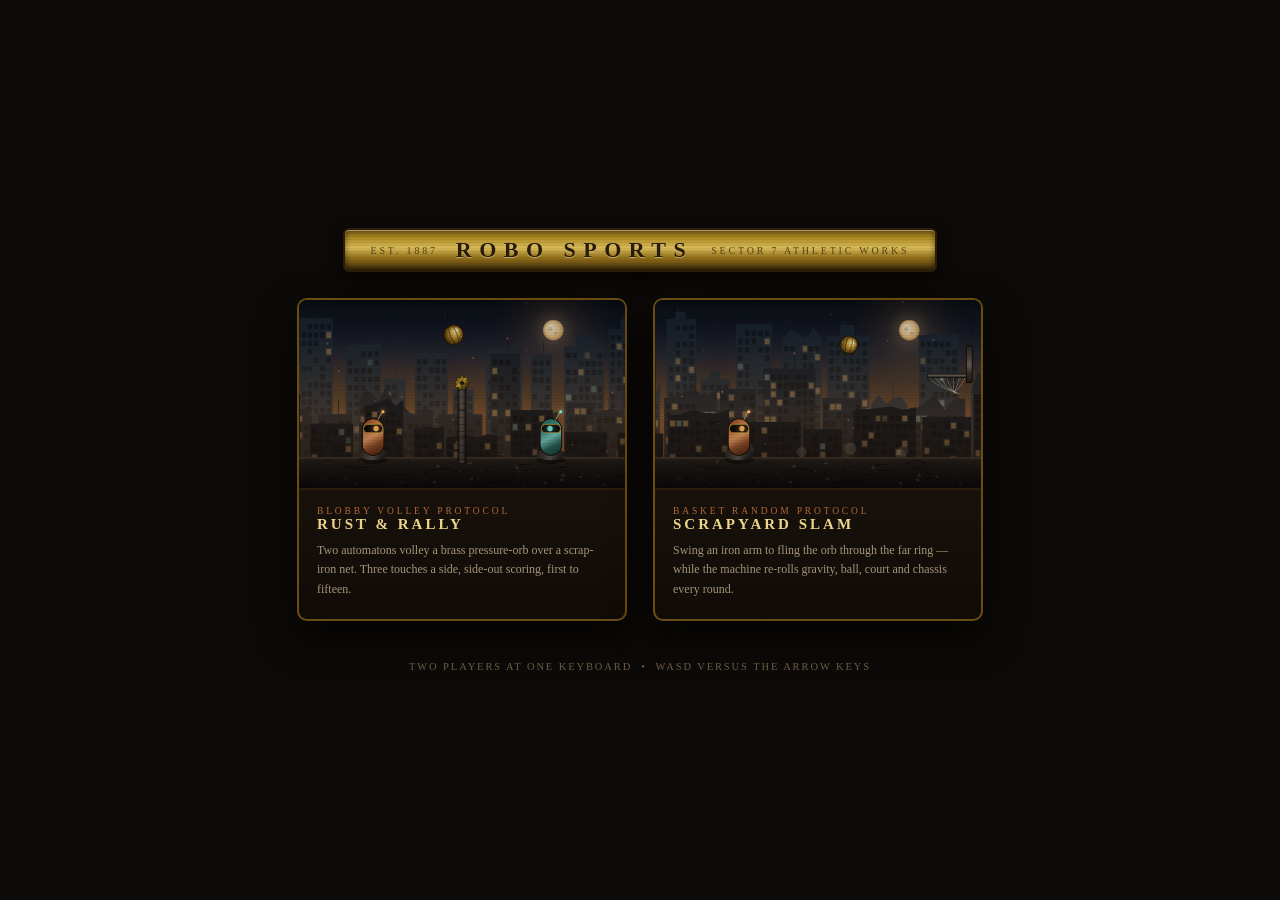
==== index.html @ 326daacc "Robo Sports: two canvas games in a ruined steampunk city Rust & Rally — a Blobby Volley clone whose " ====
<!DOCTYPE html>
<html lang="en">
<head>
<meta charset="utf-8">
<meta name="viewport" content="width=device-width, initial-scale=1">
<title>ROBO SPORTS — Sector 7 Athletic Works</title>
<link rel="stylesheet" href="shared/style.css">
</head>
<body class="page-scroll">

<div class="hub">

  <div class="nameplate">
    <span class="sub">Est. 1887</span>
    <h1>Robo Sports</h1>
    <span class="sub">Sector 7 Athletic Works</span>
  </div>

  <div class="cards">
    <a class="card" href="blobby/index.html">
      <canvas id="pv1" width="660" height="380"></canvas>
      <div class="body">
        <div class="kicker">Blobby Volley Protocol</div>
        <h3>Rust &amp; Rally</h3>
        <p>Two automatons volley a brass pressure-orb over a scrap-iron net.
           Three touches a side, side-out scoring, first to fifteen.</p>
      </div>
    </a>

    <a class="card" href="basket/index.html">
      <canvas id="pv2" width="660" height="380"></canvas>
      <div class="body">
        <div class="kicker">Basket Random Protocol</div>
        <h3>Scrapyard Slam</h3>
        <p>Swing an iron arm to fling the orb through the far ring — while the
           machine re-rolls gravity, ball, court and chassis every round.</p>
      </div>
    </a>
  </div>

  <div class="keyhint">Two players at one keyboard &nbsp;•&nbsp; WASD versus the arrow keys</div>
</div>

<script src="shared/art.js"></script>
<script>
(function () {
  const A = window.Art, TAU = A.TAU;

  function preview(id, seed, draw) {
    const cv = document.getElementById(id);
    const ctx = cv.getContext('2d');
    const W = cv.width, H = cv.height, GY = H - 62;
    const city = new A.CityBackdrop(W, H, GY, seed);
    let t = 0;
    (function loop() {
      t += 1 / 60;
      city.update(1 / 60);
      city.draw(ctx, Math.sin(t * 0.4));
      city.drawGround(ctx);
      draw(ctx, t, W, H, GY);
      const vg = ctx.createLinearGradient(0, 0, 0, H);
      vg.addColorStop(0, 'rgba(0,0,0,.25)');
      vg.addColorStop(0.6, 'rgba(0,0,0,0)');
      vg.addColorStop(1, 'rgba(0,0,0,.5)');
      ctx.fillStyle = vg; ctx.fillRect(0, 0, W, H);
      requestAnimationFrame(loop);
    })();
  }

  function orb(ctx, x, y, r, rot) {
    ctx.save();
    ctx.translate(x, y); ctx.rotate(rot);
    ctx.beginPath(); ctx.arc(0, 0, r, 0, TAU);
    const g = ctx.createRadialGradient(-r * .35, -r * .4, r * .1, 0, 0, r);
    g.addColorStop(0, '#ffeeb8'); g.addColorStop(.35, '#d9b04a');
    g.addColorStop(.72, '#8a6418'); g.addColorStop(1, '#3d2a08');
    ctx.fillStyle = g; ctx.fill();
    ctx.strokeStyle = '#241705'; ctx.lineWidth = 1.6; ctx.stroke();
    ctx.strokeStyle = 'rgba(40,26,6,.55)'; ctx.lineWidth = 2;
    ctx.beginPath(); ctx.ellipse(0, 0, r, r * .34, 0, 0, TAU); ctx.stroke();
    A.rivetRing(ctx, 0, 0, r * .78, 8, 1.6, rot * .5);
    ctx.restore();
  }

  function blob(ctx, x, gy, tint, eyeCol, look) {
    const R = 22, top = gy - 78;
    ctx.save();
    ctx.globalAlpha = .38; ctx.fillStyle = '#000';
    ctx.beginPath(); ctx.ellipse(x, gy + 5, 30, 8, 0, 0, TAU); ctx.fill();
    ctx.restore();
    ctx.save();
    ctx.beginPath(); ctx.ellipse(x, gy - 6, 29, 12, 0, 0, TAU);
    ctx.fillStyle = A.brassGrad(ctx, x - 29, gy - 18, x + 29, gy + 6, 'iron'); ctx.fill();
    A.roundRect(ctx, x - R, top, R * 2, gy - top - 4, R);
    ctx.fillStyle = A.brassGrad(ctx, x - R, top, x + R, gy, tint); ctx.fill();
    ctx.strokeStyle = 'rgba(20,12,4,.9)'; ctx.lineWidth = 2; ctx.stroke();
    A.roundRect(ctx, x - 19, top + 12, 38, 16, 7);
    ctx.fillStyle = '#0a0806'; ctx.fill();
    ctx.beginPath(); ctx.arc(x + look * 6, top + 20, 5.5, 0, TAU);
    ctx.fillStyle = eyeCol; ctx.shadowColor = eyeCol; ctx.shadowBlur = 14; ctx.fill();
    ctx.shadowBlur = 0;
    ctx.strokeStyle = '#8c6f28'; ctx.lineWidth = 2;
    A.roundRect(ctx, x - 19, top + 12, 38, 16, 7); ctx.stroke();
    ctx.strokeStyle = '#9a8250'; ctx.lineWidth = 2;
    ctx.beginPath(); ctx.moveTo(x + 10, top + 2); ctx.quadraticCurveTo(x + 14, top - 8, x + 20, top - 14); ctx.stroke();
    ctx.beginPath(); ctx.arc(x + 20, top - 14, 3, 0, TAU);
    ctx.fillStyle = eyeCol; ctx.shadowColor = eyeCol; ctx.shadowBlur = 10; ctx.fill();
    ctx.restore();
  }

  /* ---- card 1: a rally over the net ---- */
  preview('pv1', 20250725, function (ctx, t, W, H, GY) {
    const netX = W / 2, netTop = GY - 150;
    const k = (t * 0.75) % 2;
    const bx = k < 1 ? 160 + k * (W - 320) : (W - 160) - (k - 1) * (W - 320);
    const by = GY - 60 - Math.sin((k % 1) * Math.PI) * 190;
    A.pipe(ctx, netX, netTop, netX, GY + 12, 15, 'iron');
    ctx.strokeStyle = 'rgba(28,24,20,.85)'; ctx.lineWidth = 1.2;
    for (let i = -1; i <= 1; i++) {
      ctx.beginPath(); ctx.moveTo(netX + i * 9, netTop); ctx.lineTo(netX + i * 9, GY + 8); ctx.stroke();
    }
    for (let y = netTop; y < GY + 8; y += 14) {
      ctx.beginPath(); ctx.moveTo(netX - 10, y); ctx.lineTo(netX + 10, y); ctx.stroke();
    }
    A.gear(ctx, netX, netTop, 15, 9, t * 0.4, null);
    blob(ctx, 150, GY, 'copper', '#ffb45a', bx < netX ? 1 : .3);
    blob(ctx, W - 150, GY, 'verdigris', '#79e6d4', bx > netX ? -1 : -.3);
    orb(ctx, bx, by, 20, t * 2);
  });

  /* ---- card 2: a shot at the ring ---- */
  preview('pv2', 77123, function (ctx, t, W, H, GY) {
    const hy = GY - 165, len = 78;
    // rim on the right
    A.roundRect(ctx, W - 30, hy - 60, 12, 74, 3);
    ctx.fillStyle = A.brassGrad(ctx, W - 30, hy - 60, W - 18, hy + 14, 'iron'); ctx.fill();
    ctx.strokeStyle = '#120d08'; ctx.lineWidth = 2; ctx.stroke();
    ctx.strokeStyle = 'rgba(216,198,160,.5)'; ctx.lineWidth = 1.2;
    for (let i = 0; i <= 6; i++) {
      const x0 = (W - 30) - len * (i / 6);
      ctx.beginPath();
      ctx.moveTo(x0, hy);
      ctx.quadraticCurveTo(x0 + (W - 60 - x0) * .3, hy + 22, (W - 30) - len * .35 * (1 - i / 12), hy + 36);
      ctx.stroke();
    }
    A.pipe(ctx, W - 30, hy, W - 30 - len, hy, 8, null);
    const k = (t * 0.55) % 1;
    const bx = 300 + k * (W - 380);
    const by = GY - 40 - Math.sin(k * Math.PI * 0.92) * 230;
    blob(ctx, 170, GY, 'copper', '#ffb45a', 1);
    orb(ctx, bx, by, 18, t * 3);
  });
})();
</script>
</body>
</html>
---- shared/style.css ----
/* ============================================================
   ROBO SPORTS — shared steampunk chrome
   Brass, rivets, smoked glass and oil-stained leather.
   ============================================================ */

:root {
  --brass:        #c9a227;
  --brass-light:  #f0d98a;
  --brass-dark:   #6d4f11;
  --copper:       #b4693a;
  --copper-light: #e69b62;
  --verdigris:    #4fb3a5;
  --iron:         #2b2724;
  --iron-light:   #46403a;
  --leather:      #1a120c;
  --smoke:        #0d0b09;
  --glow:         #ffc85e;
  --ink:          #efe0c0;
  --ink-dim:      #a8977a;
  --serif:        "Cinzel", "Bookman Old Style", Georgia, "Times New Roman", serif;
  --mono:         "Courier New", Courier, monospace;
}

* { box-sizing: border-box; }

html, body {
  margin: 0;
  padding: 0;
  height: 100%;
  background: var(--smoke);
  color: var(--ink);
  font-family: var(--serif);
  overflow: hidden;
  -webkit-font-smoothing: antialiased;
}

body.page-scroll { overflow: auto; }

/* --- oil-stained backdrop behind everything ---------------- */
body::before {
  content: "";
  position: fixed;
  inset: 0;
  background:
    radial-gradient(ellipse at 50% 18%, #3a2d20 0%, #170f0a 55%, #080605 100%);
  z-index: -2;
}
/* soot / grain */
body::after {
  content: "";
  position: fixed;
  inset: 0;
  pointer-events: none;
  opacity: .16;
  z-index: 100;
  background-image:
    repeating-linear-gradient(0deg, rgba(0,0,0,.35) 0 1px, transparent 1px 3px);
  mix-blend-mode: multiply;
}

/* ============================================================
   Layout
   ============================================================ */

.machine {
  height: 100%;
  display: flex;
  flex-direction: column;
  align-items: center;
  justify-content: center;
  gap: 10px;
  padding: 10px 14px 12px;
}

/* --- title plate ------------------------------------------- */
.nameplate {
  position: relative;
  display: flex;
  align-items: center;
  gap: 18px;
  padding: 7px 26px;
  border-radius: 6px;
  background:
    linear-gradient(180deg, #6a4f18 0%, #a9861f 18%, #d9bb5a 45%, #8f6d18 70%, #4b350c 100%);
  border: 2px solid #2b1d08;
  box-shadow:
    inset 0 1px 0 rgba(255,240,190,.55),
    inset 0 -2px 6px rgba(0,0,0,.55),
    0 6px 18px rgba(0,0,0,.7);
}
.nameplate h1 {
  margin: 0;
  font-size: clamp(14px, 2.1vw, 22px);
  letter-spacing: .34em;
  text-transform: uppercase;
  color: #2a1c06;
  text-shadow: 0 1px 0 rgba(255,238,190,.5);
  white-space: nowrap;
}
.nameplate .sub {
  font-size: 10px;
  letter-spacing: .28em;
  text-transform: uppercase;
  color: #3d2a09;
  opacity: .8;
  white-space: nowrap;
}

/* --- the screen bezel -------------------------------------- */
.bezel {
  position: relative;
  padding: 14px;
  border-radius: 10px;
  background:
    linear-gradient(150deg, #6b5117 0%, #3d2c0d 25%, #7d5f1b 50%, #33250b 78%, #5d4614 100%);
  border: 2px solid #1c1305;
  box-shadow:
    inset 0 2px 0 rgba(255,235,180,.30),
    inset 0 -3px 10px rgba(0,0,0,.7),
    0 14px 40px rgba(0,0,0,.85);
  line-height: 0;
}
.bezel::before {  /* rivet row */
  content: "";
  position: absolute;
  inset: 6px;
  border-radius: 6px;
  pointer-events: none;
  background-image:
    radial-gradient(circle 3.5px at 8px 8px, #f2dc9a 0 40%, #6a4c10 55%, transparent 70%),
    radial-gradient(circle 3.5px at calc(100% - 8px) 8px, #f2dc9a 0 40%, #6a4c10 55%, transparent 70%),
    radial-gradient(circle 3.5px at 8px calc(100% - 8px), #f2dc9a 0 40%, #6a4c10 55%, transparent 70%),
    radial-gradient(circle 3.5px at calc(100% - 8px) calc(100% - 8px), #f2dc9a 0 40%, #6a4c10 55%, transparent 70%);
  background-repeat: no-repeat;
}

canvas.screen {
  display: block;
  border-radius: 4px;
  border: 2px solid #120c05;
  background: #0a0908;
  box-shadow: inset 0 0 60px rgba(0,0,0,.9);
  image-rendering: auto;
  touch-action: none;
}

/* --- control strip ----------------------------------------- */
.controls {
  display: flex;
  gap: 10px;
  align-items: stretch;
  flex-wrap: wrap;
  justify-content: center;
  max-width: 100%;
}
.ctl-card {
  display: flex;
  align-items: center;
  gap: 10px;
  padding: 5px 14px;
  border-radius: 5px;
  background: linear-gradient(180deg, #241a10, #14100b);
  border: 1px solid #56411a;
  box-shadow: inset 0 1px 0 rgba(255,220,150,.12), 0 3px 8px rgba(0,0,0,.6);
}
.ctl-card .who {
  font-size: 10px;
  letter-spacing: .22em;
  text-transform: uppercase;
  color: var(--ink-dim);
}
.ctl-card .who.p1 { color: var(--copper-light); }
.ctl-card .who.p2 { color: var(--verdigris); }

kbd {
  display: inline-block;
  min-width: 22px;
  padding: 2px 6px;
  margin: 0 1px;
  font-family: var(--mono);
  font-size: 11px;
  font-weight: bold;
  text-align: center;
  color: #241a09;
  border-radius: 4px;
  background: linear-gradient(180deg, #e8d191 0%, #c2a04a 55%, #8f7020 100%);
  border: 1px solid #2b1d07;
  box-shadow: inset 0 1px 0 rgba(255,250,220,.8), 0 2px 0 #3a2a0c, 0 3px 4px rgba(0,0,0,.5);
}
.ctl-card .lbl { font-size: 11px; letter-spacing: .12em; color: var(--ink-dim); text-transform: uppercase; }

/* ============================================================
   Overlays (menu / pause / game over)
   ============================================================ */
.overlay {
  position: absolute;
  inset: 14px;
  display: flex;
  align-items: center;
  justify-content: center;
  border-radius: 4px;
  background: radial-gradient(ellipse at 50% 45%, rgba(20,14,8,.80) 0%, rgba(6,4,3,.94) 75%);
  backdrop-filter: blur(2px);
  z-index: 20;
  line-height: normal;
}
.overlay[hidden] { display: none; }

.panel {
  position: relative;
  min-width: min(520px, 78vw);
  max-width: 78vw;
  padding: 26px 34px 24px;
  text-align: center;
  border-radius: 8px;
  background:
    linear-gradient(180deg, #241a11 0%, #17110b 60%, #100b07 100%);
  border: 2px solid var(--brass-dark);
  box-shadow:
    inset 0 1px 0 rgba(255,225,160,.25),
    inset 0 0 40px rgba(0,0,0,.8),
    0 18px 50px rgba(0,0,0,.85);
}
.panel::before, .panel::after {
  content: "";
  position: absolute;
  left: 14px; right: 14px;
  height: 2px;
  background: linear-gradient(90deg, transparent, var(--brass), transparent);
  opacity: .55;
}
.panel::before { top: 10px; }
.panel::after  { bottom: 10px; }

.panel h2 {
  margin: 6px 0 4px;
  font-size: clamp(20px, 3.4vw, 34px);
  letter-spacing: .22em;
  text-transform: uppercase;
  color: var(--brass-light);
  text-shadow: 0 0 18px rgba(255,190,80,.35), 0 2px 0 #000;
}
.panel p {
  margin: 8px auto 14px;
  max-width: 46ch;
  font-size: 13px;
  line-height: 1.65;
  color: var(--ink-dim);
  letter-spacing: .04em;
}
.panel .tag {
  font-size: 10px;
  letter-spacing: .34em;
  text-transform: uppercase;
  color: var(--copper);
}

.btn-row { display: flex; gap: 12px; justify-content: center; flex-wrap: wrap; margin-top: 6px; }

.btn {
  position: relative;
  cursor: pointer;
  padding: 10px 22px;
  font-family: var(--serif);
  font-size: 12px;
  font-weight: 700;
  letter-spacing: .2em;
  text-transform: uppercase;
  color: #2a1c06;
  border-radius: 5px;
  border: 2px solid #241806;
  background: linear-gradient(180deg, #f2dda0 0%, #cfa93f 40%, #a8821e 62%, #6d5210 100%);
  box-shadow: inset 0 1px 0 rgba(255,252,230,.85), 0 4px 0 #33240a, 0 7px 12px rgba(0,0,0,.6);
  transition: transform .06s ease, box-shadow .06s ease, filter .12s ease;
}
.btn:hover { filter: brightness(1.1); }
.btn:active { transform: translateY(3px); box-shadow: inset 0 1px 0 rgba(255,252,230,.7), 0 1px 0 #33240a, 0 3px 6px rgba(0,0,0,.6); }
.btn.ghost {
  color: var(--brass-light);
  background: linear-gradient(180deg, #2a2015, #16100a);
  border-color: #5b4416;
  box-shadow: inset 0 1px 0 rgba(255,220,150,.16), 0 4px 0 #100b06, 0 7px 12px rgba(0,0,0,.6);
}
.btn[aria-pressed="true"] {
  background: linear-gradient(180deg, #ffe9b0 0%, #e0b74a 45%, #b98d1f 100%);
  color: #1d1304;
  box-shadow: inset 0 0 12px rgba(120,70,0,.5), 0 2px 0 #33240a;
}

/* small toggle groups inside the panel */
.opt-group { display: flex; gap: 8px; justify-content: center; margin: 4px 0 14px; flex-wrap: wrap; }
.opt-group .btn { padding: 7px 14px; font-size: 10.5px; letter-spacing: .16em; }
.opt-label {
  display: block;
  margin: 14px 0 6px;
  font-size: 10px;
  letter-spacing: .3em;
  text-transform: uppercase;
  color: var(--ink-dim);
}

.keyhint { margin-top: 14px; font-size: 10.5px; letter-spacing: .18em; color: #6d5c43; text-transform: uppercase; }

.badge-win { color: var(--glow); text-shadow: 0 0 22px rgba(255,180,60,.6); }

/* ============================================================
   Hub page
   ============================================================ */
.hub { min-height: 100%; display: flex; flex-direction: column; align-items: center; justify-content: center; gap: 26px; padding: 40px 20px; }
.cards { display: flex; gap: 26px; flex-wrap: wrap; justify-content: center; }
.card {
  width: 330px;
  text-decoration: none;
  color: inherit;
  border-radius: 10px;
  overflow: hidden;
  border: 2px solid var(--brass-dark);
  background: linear-gradient(180deg, #241a11, #100b07);
  box-shadow: inset 0 1px 0 rgba(255,225,160,.2), 0 16px 40px rgba(0,0,0,.8);
  transition: transform .16s ease, box-shadow .16s ease, border-color .16s ease;
}
.card:hover { transform: translateY(-6px); border-color: var(--brass); box-shadow: 0 24px 50px rgba(0,0,0,.9), 0 0 30px rgba(255,180,60,.15); }
.card canvas { display: block; width: 100%; height: 190px; background: #0a0908; border-bottom: 2px solid #2b1d08; }
.card .body { padding: 16px 18px 20px; }
.card h3 { margin: 0 0 6px; font-size: 15px; letter-spacing: .2em; text-transform: uppercase; color: var(--brass-light); }
.card .kicker { font-size: 9.5px; letter-spacing: .3em; text-transform: uppercase; color: var(--copper); }
.card p { margin: 8px 0 0; font-size: 12px; line-height: 1.6; color: var(--ink-dim); }
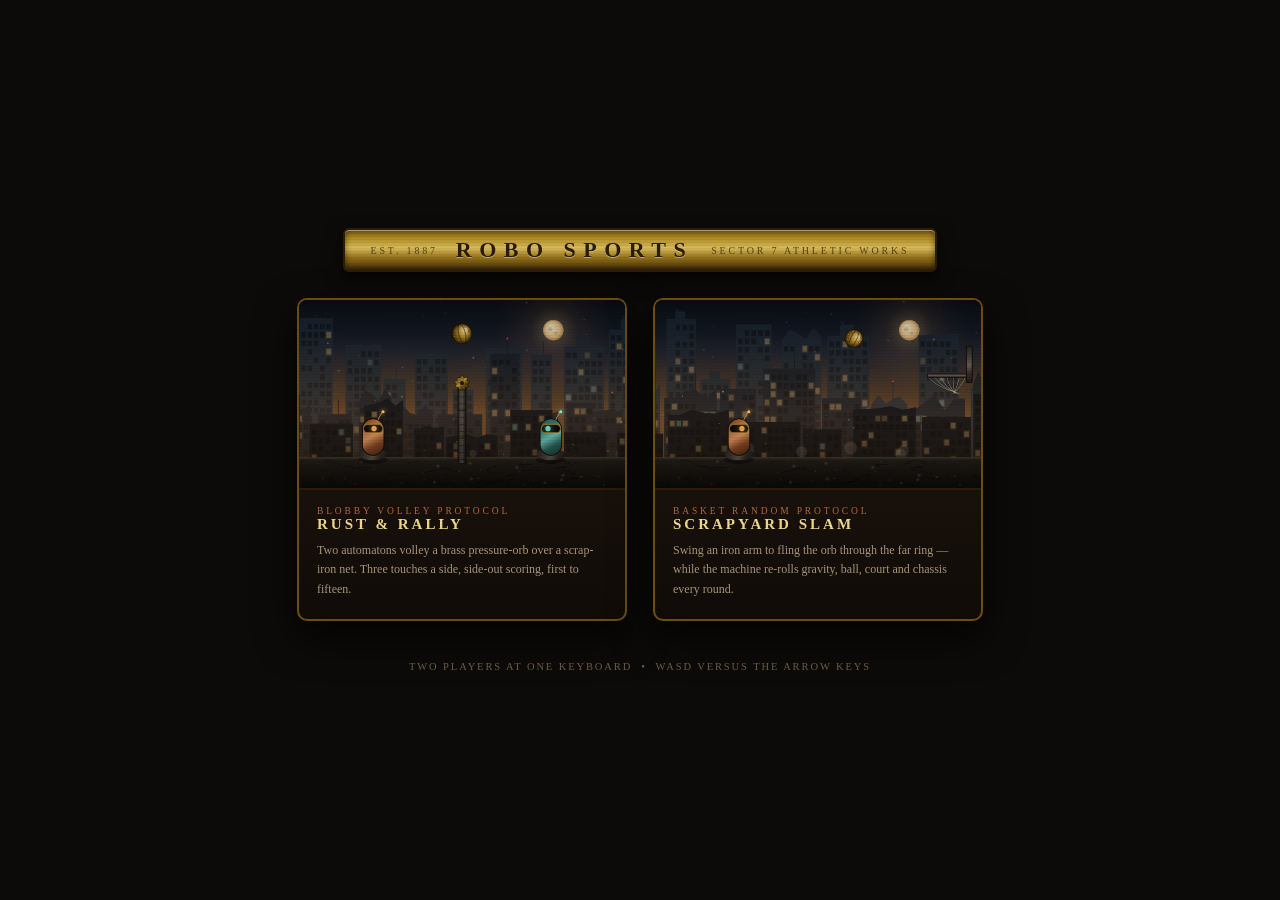
==== commit b1b334fe: "Add an inline SVG favicon to all three pages The brass orb, the one object both games share. Inline " ====
--- a/index.html
+++ b/index.html
@@ -4,6 +4,9 @@
 <meta charset="utf-8">
 <meta name="viewport" content="width=device-width, initial-scale=1">
 <title>ROBO SPORTS — Sector 7 Athletic Works</title>
+<!-- Favicon: the brass orb, inline SVG. No image file anywhere in this
+     project (see CLAUDE.md) — a data URI fetches nothing. -->
+<link rel="icon" href="data:image/svg+xml,%3Csvg%20xmlns='http://www.w3.org/2000/svg'%20viewBox='0%200%2032%2032'%3E%3CradialGradient%20id='o'%20cx='.34'%20cy='.3'%20r='.8'%3E%3Cstop%20offset='0'%20stop-color='%23ffeeb8'/%3E%3Cstop%20offset='.45'%20stop-color='%23c99f3d'/%3E%3Cstop%20offset='1'%20stop-color='%233d2a08'/%3E%3C/radialGradient%3E%3Ccircle%20cx='16'%20cy='16'%20r='14.3'%20fill='url(%23o)'%20stroke='%23241705'%20stroke-width='2.4'/%3E%3Cellipse%20cx='16'%20cy='16'%20rx='12.4'%20ry='4.3'%20fill='none'%20stroke='%232b1c07'%20stroke-opacity='.5'%20stroke-width='1.8'/%3E%3Cellipse%20cx='11'%20cy='9.6'%20rx='3.2'%20ry='2'%20fill='%23fff8e0'%20fill-opacity='.55'%20transform='rotate(-35%2011%209.6)'/%3E%3C/svg%3E">
 <link rel="stylesheet" href="shared/style.css">
 </head>
 <body class="page-scroll">
--- a/shared/style.css
+++ b/shared/style.css
@@ -189,6 +189,19 @@
 }
 .ctl-card .lbl { font-size: 11px; letter-spacing: .12em; color: var(--ink-dim); text-transform: uppercase; }
 
+/* always-available route back to the game-selection hub, without covering
+   the court. It is an <a>, so it also middle-clicks into a new tab. */
+a.btn {
+  display: inline-flex;
+  align-items: center;
+  text-decoration: none;
+}
+.controls .home {
+  padding: 6px 18px;
+  font-size: 10.5px;
+  letter-spacing: .18em;
+}
+
 /* ============================================================
    Overlays (menu / pause / game over)
    ============================================================ */
@@ -281,10 +294,32 @@
   border-color: #5b4416;
   box-shadow: inset 0 1px 0 rgba(255,220,150,.16), 0 4px 0 #100b06, 0 7px 12px rgba(0,0,0,.6);
 }
+/* --- toggle groups ---
+   The picked option is live brass; every unpicked one is cold, dead metal.
+   These win over .btn / .btn.ghost so a group reads the same either way. */
 .btn[aria-pressed="true"] {
   background: linear-gradient(180deg, #ffe9b0 0%, #e0b74a 45%, #b98d1f 100%);
   color: #1d1304;
-  box-shadow: inset 0 0 12px rgba(120,70,0,.5), 0 2px 0 #33240a;
+  box-shadow:
+    inset 0 0 12px rgba(120,70,0,.5),
+    0 2px 0 #33240a,
+    0 0 16px rgba(255,190,80,.30);
+}
+.opt-group .btn[aria-pressed="false"] {
+  color: #7b7266;
+  background: linear-gradient(180deg, #38352f 0%, #292723 55%, #1b1a17 100%);
+  border-color: #423c35;
+  text-shadow: none;
+  box-shadow:
+    inset 0 1px 0 rgba(255,255,255,.05),
+    0 4px 0 #121110,
+    0 6px 10px rgba(0,0,0,.5);
+}
+.opt-group .btn[aria-pressed="false"]:hover {
+  filter: none;
+  color: #cdbb94;
+  border-color: #6d5623;
+  background: linear-gradient(180deg, #46413a 0%, #332f29 55%, #23211d 100%);
 }
 
 /* small toggle groups inside the panel */
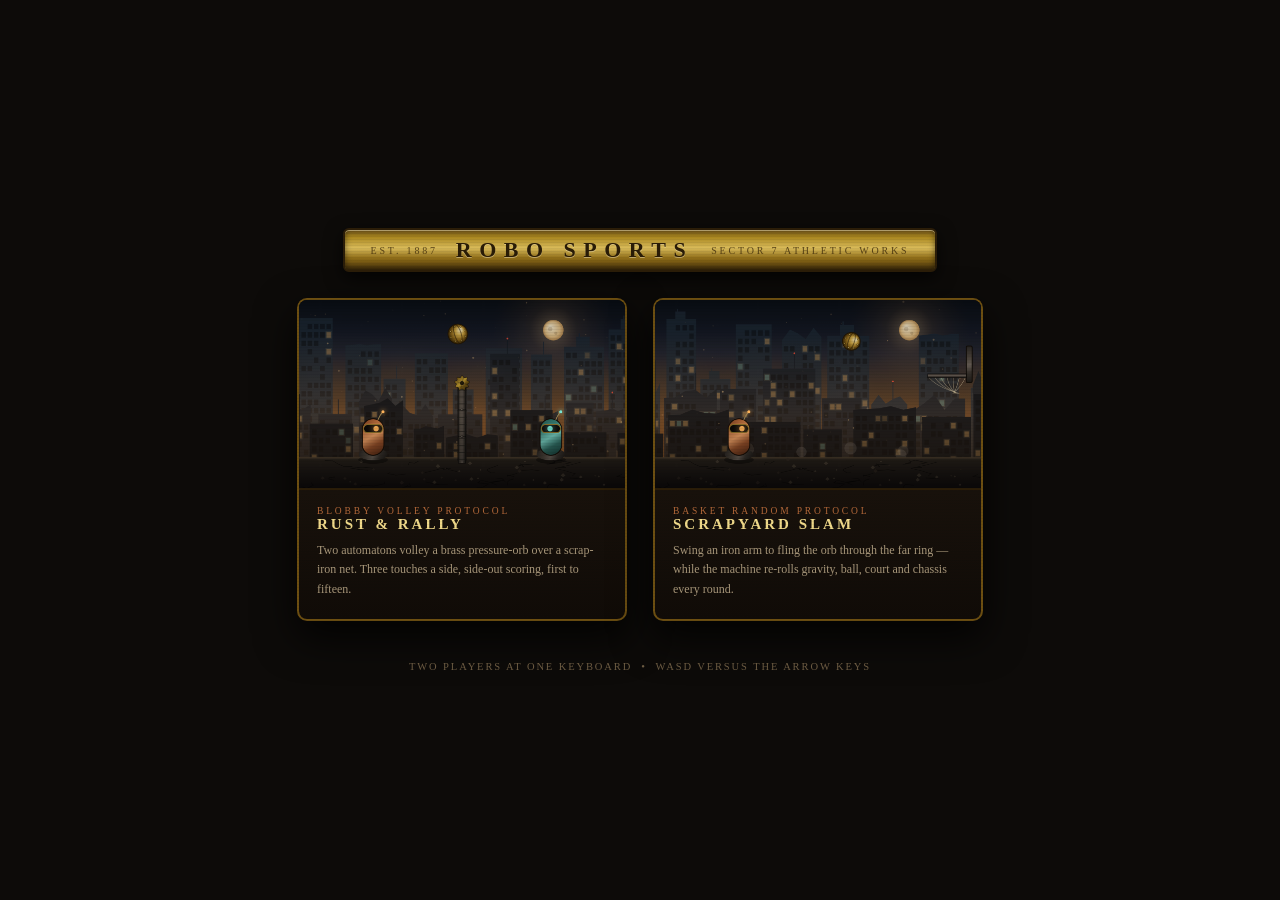
==== commit 3e108d06: "Add link-preview metadata and raster icon fallbacks Sharing a link showed no image. That was never t" ====
--- a/index.html
+++ b/index.html
@@ -4,9 +4,29 @@
 <meta charset="utf-8">
 <meta name="viewport" content="width=device-width, initial-scale=1">
 <title>ROBO SPORTS — Sector 7 Athletic Works</title>
-<!-- Favicon: the brass orb, inline SVG. No image file anywhere in this
-     project (see CLAUDE.md) — a data URI fetches nothing. -->
-<link rel="icon" href="data:image/svg+xml,%3Csvg%20xmlns='http://www.w3.org/2000/svg'%20viewBox='0%200%2032%2032'%3E%3CradialGradient%20id='o'%20cx='.34'%20cy='.3'%20r='.8'%3E%3Cstop%20offset='0'%20stop-color='%23ffeeb8'/%3E%3Cstop%20offset='.45'%20stop-color='%23c99f3d'/%3E%3Cstop%20offset='1'%20stop-color='%233d2a08'/%3E%3C/radialGradient%3E%3Ccircle%20cx='16'%20cy='16'%20r='14.3'%20fill='url(%23o)'%20stroke='%23241705'%20stroke-width='2.4'/%3E%3Cellipse%20cx='16'%20cy='16'%20rx='12.4'%20ry='4.3'%20fill='none'%20stroke='%232b1c07'%20stroke-opacity='.5'%20stroke-width='1.8'/%3E%3Cellipse%20cx='11'%20cy='9.6'%20rx='3.2'%20ry='2'%20fill='%23fff8e0'%20fill-opacity='.55'%20transform='rotate(-35%2011%209.6)'/%3E%3C/svg%3E">
+<meta name="description" content="Two browser games in a ruined steampunk city, where salvaged automatons play sports for nobody. No install, no plugins, no downloads.">
+
+<!-- Icons: the inline SVG is primary — crisp at any size and fetches
+     nothing, so it works straight off file://. The .ico and .png exist only
+     for browsers predating SVG favicons and for link unfurlers, which cannot
+     read a data URI. Both are generated by tools/make-icons.js. -->
+<link rel="icon" type="image/svg+xml" href="data:image/svg+xml,%3Csvg%20xmlns='http://www.w3.org/2000/svg'%20viewBox='0%200%2032%2032'%3E%3CradialGradient%20id='o'%20cx='.34'%20cy='.3'%20r='.8'%3E%3Cstop%20offset='0'%20stop-color='%23ffeeb8'/%3E%3Cstop%20offset='.45'%20stop-color='%23c99f3d'/%3E%3Cstop%20offset='1'%20stop-color='%233d2a08'/%3E%3C/radialGradient%3E%3Ccircle%20cx='16'%20cy='16'%20r='14.3'%20fill='url(%23o)'%20stroke='%23241705'%20stroke-width='2.4'/%3E%3Cellipse%20cx='16'%20cy='16'%20rx='12.4'%20ry='4.3'%20fill='none'%20stroke='%232b1c07'%20stroke-opacity='.5'%20stroke-width='1.8'/%3E%3Cellipse%20cx='11'%20cy='9.6'%20rx='3.2'%20ry='2'%20fill='%23fff8e0'%20fill-opacity='.55'%20transform='rotate(-35%2011%209.6)'/%3E%3C/svg%3E">
+<link rel="alternate icon" href="favicon.ico">
+<link rel="apple-touch-icon" href="apple-touch-icon.png">
+
+<!-- Link previews (iMessage, Slack, WhatsApp). og:image must be an
+     absolute URL, so these name the canonical host rather than a
+     relative path like everything else here. -->
+<meta property="og:type" content="website">
+<meta property="og:site_name" content="Robo Sports">
+<meta property="og:title" content="Robo Sports">
+<meta property="og:description" content="Two browser games in a ruined steampunk city, where salvaged automatons play sports for nobody. No install, no plugins, no downloads.">
+<meta property="og:url" content="https://robo.priseko.de/">
+<meta property="og:image" content="https://robo.priseko.de/og-image.png">
+<meta property="og:image:width" content="1200">
+<meta property="og:image:height" content="630">
+<meta property="og:image:alt" content="A brass orb glowing in a dark foundry yard">
+<meta name="twitter:card" content="summary_large_image">
 <link rel="stylesheet" href="shared/style.css">
 </head>
 <body class="page-scroll">
